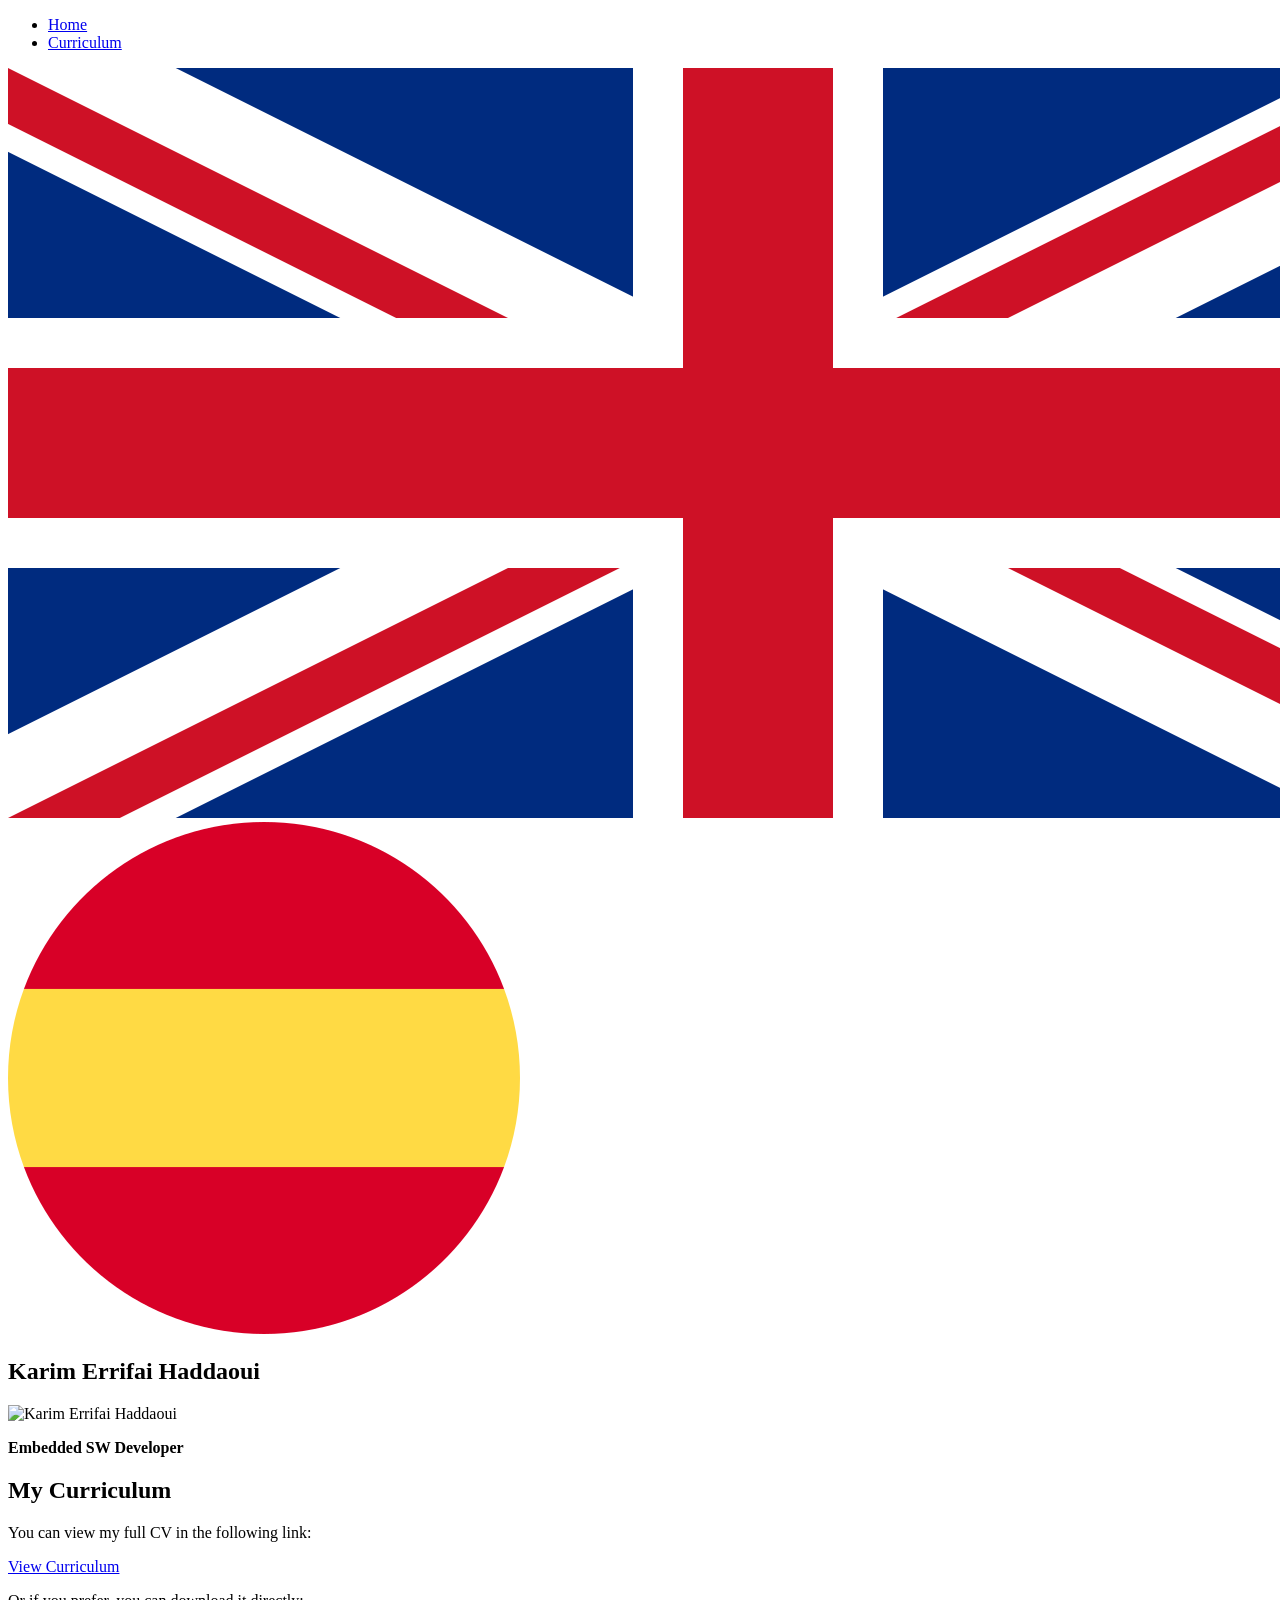
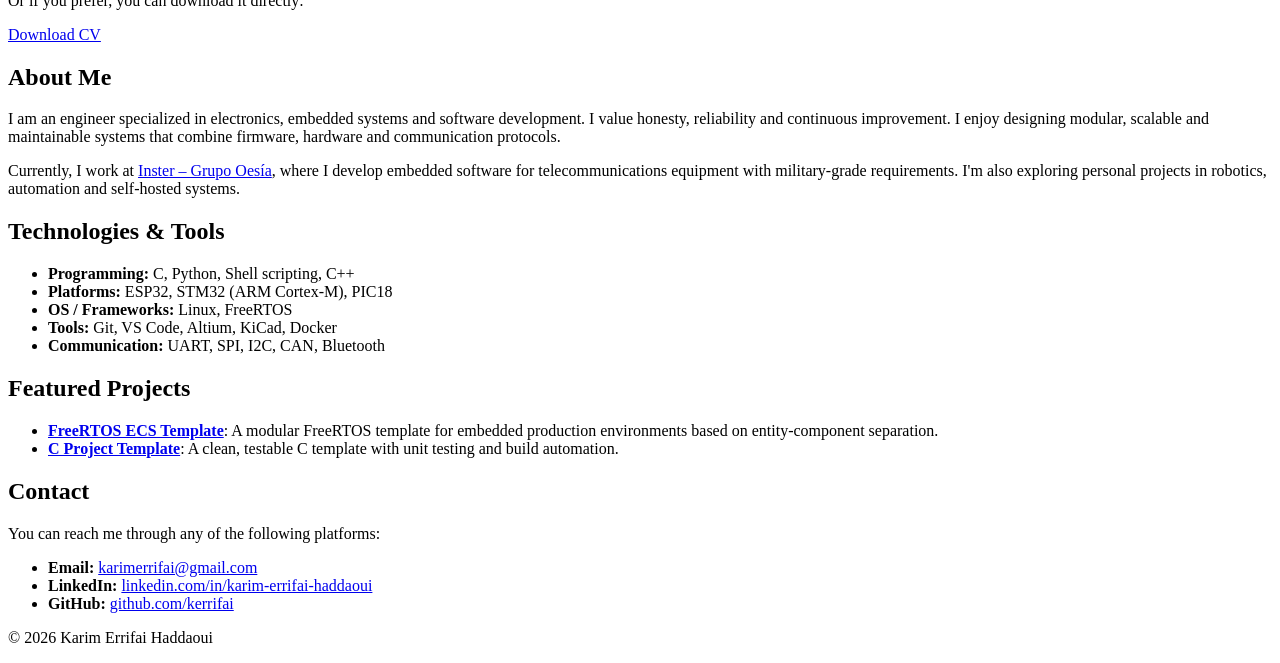
==== en/index.html @ 8fa0f7a9 "webpage updated" ====
<!DOCTYPE html>
<html lang="en">

<head>
    <!--
    @file index.html
    @brief Main webpage of Karim Errifai Haddaoui - HW/SW Engineer.
    
    This is the main page for Karim Errifai Haddaoui's personal website. It includes navigation links to the curriculum and the home page.
    
    @section header Header Section
    This section contains the navigation menu with links to the home page and the curriculum page.

    @section content Main Content
    The content includes a brief introduction, an "About Me" section, and a link to view or download the full CV.

    @section footer Footer Section
    The footer contains the copyright notice.
    -->
    
    <meta charset="UTF-8">
    <!-- Google tag (gtag.js) -->
    <script async src="https://www.googletagmanager.com/gtag/js?id=G-5DJHTQZZD8"></script>
    <script>
    // GA4 initialization
    window.dataLayer = window.dataLayer || [];
    function gtag(){ dataLayer.push(arguments); }
    gtag('js', new Date());
    gtag('config', 'G-5DJHTQZZD8');

    // ----------- CUSTOM TRACKING -----------

    // Track CV PDF downloads
    function bindCvDownloadTracking() {
        const links = Array.from(document.querySelectorAll('a[href$=".pdf"], a[download]'));
        links.forEach(a => {
        a.addEventListener('click', () => {
            const lang = location.pathname.includes('/es/') ? 'es' :
                        location.pathname.includes('/en/') ? 'en' : 'unknown';
            gtag('event', 'download_cv', {
            file_name: (a.getAttribute('href') || '').split('/').pop() || 'unknown',
            page_path: location.pathname,
            page_title: document.title,
            // detect language from the link itself:
            language: (a.getAttribute('href') || '').includes('/es/') ? 'es' :
                        (a.getAttribute('href') || '').includes('/en/') ? 'en' : 'unknown',
            transport_type: 'beacon'
            });
        }, { passive: true });
        });
    }

    // Track clicks to the CV page
    function bindViewCvTracking() {
    document.querySelectorAll('a[href*="Curriculum.html"]').forEach(a => {
        a.addEventListener('click', () => {
        const lang = a.href.includes('/es/') ? 'es' :
                    a.href.includes('/en/') ? 'en' : 'unknown';
        gtag('event', 'view_cv_page', {
            link_href: a.getAttribute('href'),
            language: lang,
            page_path: location.pathname,
            transport_type: 'beacon'
        });
        }, { passive: true });
    });
    }

    // Init tracking when DOM is ready
    function initTracking() {
        bindCvDownloadTracking();
        bindViewCvTracking();
    }

    if (document.readyState === 'loading') {
        document.addEventListener('DOMContentLoaded', initTracking);
    } else {
        initTracking();
    }
    </script>

    <meta name="viewport" content="width=device-width, initial-scale=1.0">
    <title>Karim Errifai Haddaoui - Embedded SW Developer</title>
    <link href="../styles/style.css" rel="stylesheet" type="text/css">
</head>
<body>
    <!-- Header section with navigation bar -->
    <header>
        <nav>
            <!-- Navigation menu list -->
            <ul>
                <li><a href="index.html">Home</a></li>
                <li><a href="../pages/en/Curriculum.html">Curriculum</a></li>
            </ul>
             <!-- Language Switch Button -->
             <div class="language-selector">
                <a href="index.html"><img src="../images/uk-flag.png" alt="English" class="flag"></a>
                <a href="../es/index.html"><img src="../images/spain-flag.png" alt="Español" class="flag"></a>
            </div>
        </nav>
    </header>
    
    <!-- Main content section of the page -->
    <main>
        <!-- Introduction section with name and profession -->
        <section class="intro">
            <h1>Karim Errifai Haddaoui</h1>

            <!-- Profile photo -->
            <img src="../images/profile.jpeg" alt="Karim Errifai Haddaoui" class="profile-photo">

            <p><strong>Embedded SW Developer</strong></p>
        </section>
        <div class="grid-layout">
            <!-- Curriculum section with download link and embedded PDF -->
            <section class="cv card">
                <h2>My Curriculum</h2>
                <p>You can view my full CV in the following link:</p>
                <a href="../pages/en/Curriculum.html" class="btn">View Curriculum</a>
                <p>Or if you prefer, you can download it directly:</p>
                <a href="../files/en/CV.pdf" download class="btn">Download CV</a>
            </section>

            <!-- "About Me" section -->
            <section class="about-me card">
                <h2>About Me</h2>
                <p>
                    I am an engineer specialized in electronics, embedded systems and software development. 
                    I value honesty, reliability and continuous improvement. I enjoy designing modular, scalable and maintainable systems 
                    that combine firmware, hardware and communication protocols.
                </p>
                <p>
                    Currently, I work at <a href="https://www.grupooesia.com/en/" target="_blank" rel="noopener noreferrer">Inster – Grupo Oesía</a>, where I develop embedded software for telecommunications equipment 
                    with military-grade requirements. I'm also exploring personal projects in robotics, automation and self-hosted systems.
                </p>
            </section>

            <!-- Technologies and tools section -->
            <section class="skills card">
                <h2>Technologies & Tools</h2>
                <ul>
                    <li><strong>Programming:</strong> C, Python, Shell scripting, C++</li>
                    <li><strong>Platforms:</strong> ESP32, STM32 (ARM Cortex-M), PIC18 </li>
                    <li><strong>OS / Frameworks:</strong> Linux, FreeRTOS</li>
                    <li><strong>Tools:</strong> Git, VS Code, Altium, KiCad, Docker</li>
                    <li><strong>Communication:</strong> UART, SPI, I2C, CAN, Bluetooth</li>
                </ul>
            </section>
            
            <!-- "Clean" section -->
            <section class="clean">
            </section>

            <!-- Featured Projects section -->
            <section class="projects card">
                <h2>Featured Projects</h2>
                <ul>
                    <li>
                        <strong><a href="https://github.com/angelsotob/angelsoftworks-freertos-ecs" target="_blank">FreeRTOS ECS Template</a></strong>: 
                        A modular FreeRTOS template for embedded production environments based on entity-component separation.
                    </li>
                    <li>
                        <strong><a href="https://github.com/angelsotob/C-Template" target="_blank">C Project Template</a></strong>: 
                        A clean, testable C template with unit testing and build automation.
                    </li>
                </ul>
            </section>

            <!-- Contact section -->
            <section class="contact card">
                <h2>Contact</h2>
                <p>You can reach me through any of the following platforms:</p>
                <ul>
                    <li><strong>Email:</strong> <a href="mailto:karimerrifai@gmail.com">karimerrifai@gmail.com</a></li>
                    <li><strong>LinkedIn:</strong> <a href="https://www.linkedin.com/in/karim-errifai-haddaoui/" target="_blank" rel="noopener noreferrer">linkedin.com/in/karim-errifai-haddaoui</a></li>
                    <li><strong>GitHub:</strong> <a href="https://github.com/kerrifai" target="_blank" rel="noopener noreferrer">github.com/kerrifai</a></li>
                </ul>
            </section>
        </div>
    </main>
    
    <!-- Footer section with copyright information -->
    <footer>
        <p>&copy; 2026 Karim Errifai Haddaoui</p>
    </footer>
</body>
</html>
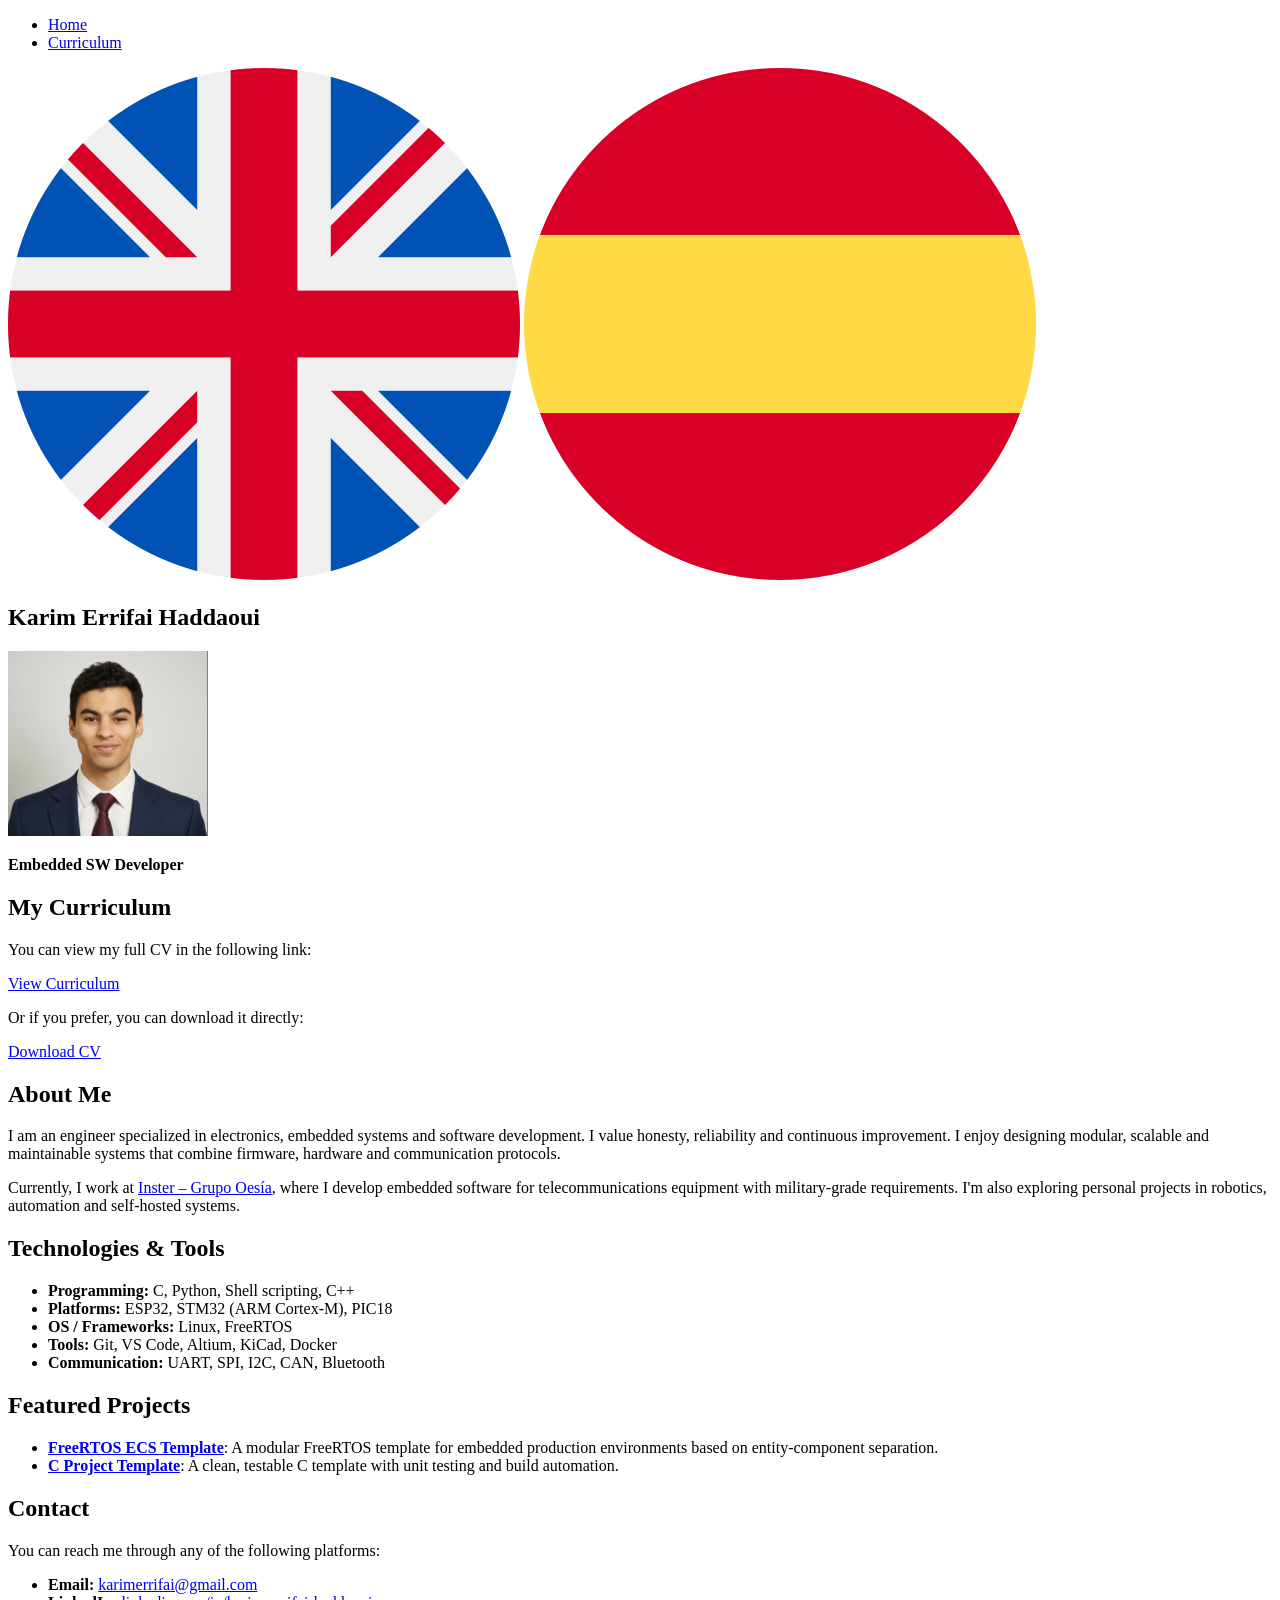
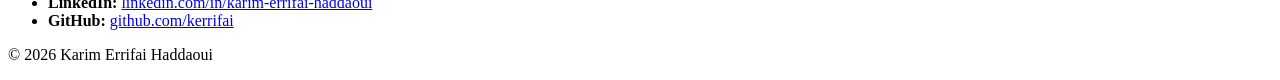
==== commit f832664a: "profile photo bug solved" ====
--- a/en/index.html
+++ b/en/index.html
@@ -107,7 +107,7 @@
             <h1>Karim Errifai Haddaoui</h1>
 
             <!-- Profile photo -->
-            <img src="../images/profile.jpeg" alt="Karim Errifai Haddaoui" class="profile-photo">
+            <img src="../images/profile.png" alt="Karim Errifai Haddaoui" class="profile-photo">
 
             <p><strong>Embedded SW Developer</strong></p>
         </section>
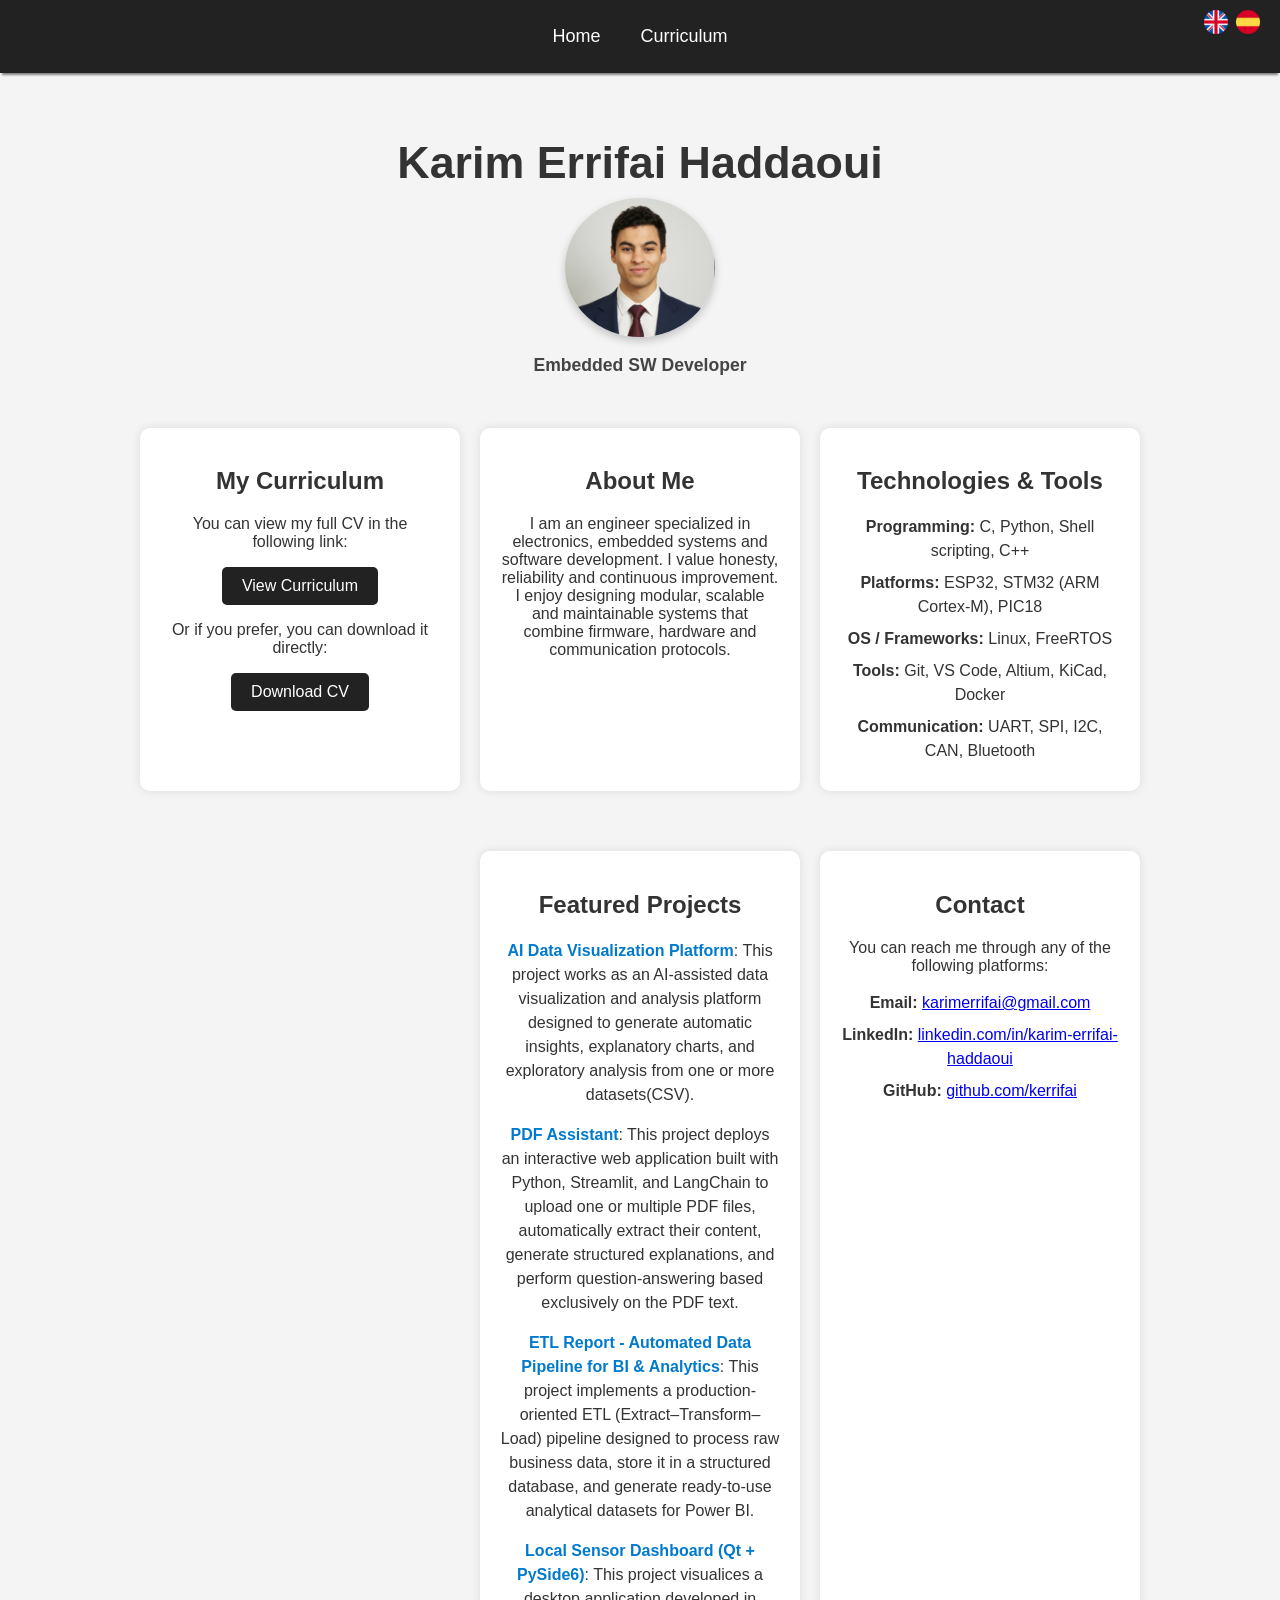
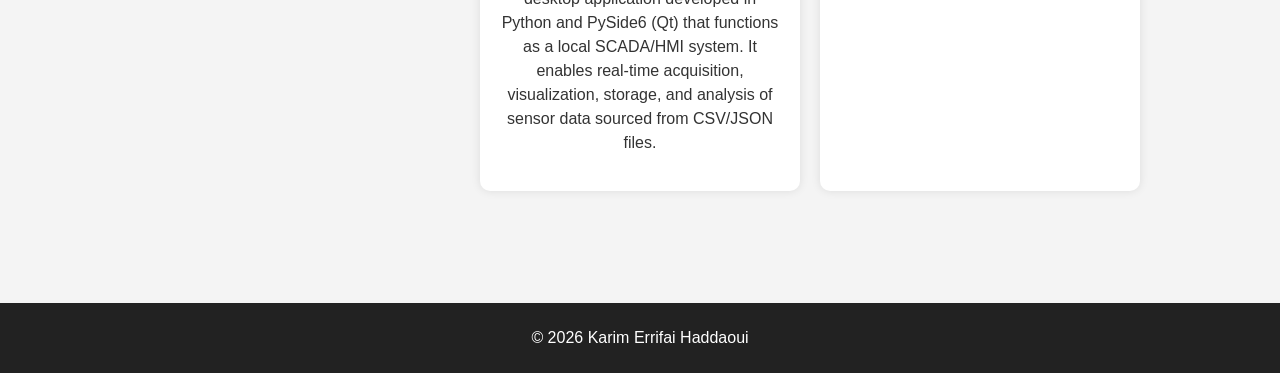
==== commit 714ab2e5: "projects updated" ====
--- a/en/index.html
+++ b/en/index.html
@@ -129,10 +129,6 @@
                     I value honesty, reliability and continuous improvement. I enjoy designing modular, scalable and maintainable systems 
                     that combine firmware, hardware and communication protocols.
                 </p>
-                <p>
-                    Currently, I work at <a href="https://www.grupooesia.com/en/" target="_blank" rel="noopener noreferrer">Inster – Grupo Oesía</a>, where I develop embedded software for telecommunications equipment 
-                    with military-grade requirements. I'm also exploring personal projects in robotics, automation and self-hosted systems.
-                </p>
             </section>
 
             <!-- Technologies and tools section -->
@@ -156,13 +152,22 @@
                 <h2>Featured Projects</h2>
                 <ul>
                     <li>
-                        <strong><a href="https://github.com/angelsotob/angelsoftworks-freertos-ecs" target="_blank">FreeRTOS ECS Template</a></strong>: 
-                        A modular FreeRTOS template for embedded production environments based on entity-component separation.
+                        <strong><a href="https://github.com/kerrifai/data_visualization" target="_blank">AI Data Visualization Platform</a></strong>: 
+                        This project works as an AI-assisted data visualization and analysis platform designed to generate automatic insights, explanatory charts, and exploratory analysis from one or more datasets(CSV).
                     </li>
                     <li>
-                        <strong><a href="https://github.com/angelsotob/C-Template" target="_blank">C Project Template</a></strong>: 
-                        A clean, testable C template with unit testing and build automation.
+                        <strong><a href="https://github.com/kerrifai/pdf-assistant" target="_blank">PDF Assistant</a></strong>: 
+                        This project deploys an interactive web application built with Python, Streamlit, and LangChain to upload one or multiple PDF files, automatically extract their content, generate structured explanations, and perform question-answering based exclusively on the PDF text.
                     </li>
+                    <li>
+                        <strong><a href="https://github.com/kerrifai/etl_report" target="_blank">ETL Report - Automated Data Pipeline for BI & Analytics</a></strong>: 
+                        This project implements a production-oriented ETL (Extract–Transform–Load) pipeline designed to process raw business data, store it in a structured database, and generate ready-to-use analytical datasets for Power BI.                    
+                    </li>
+                    <li>
+                        <strong><a href="https://github.com/kerrifai/local-sensors-dashboard" target="_blank">Local Sensor Dashboard (Qt + PySide6)</a></strong>: 
+                        This project visualices a desktop application developed in Python and PySide6 (Qt) that functions as a local SCADA/HMI system. It enables real-time acquisition, visualization, storage, and analysis of sensor data sourced from CSV/JSON files.                    
+                    </li>
+
                 </ul>
             </section>
 
--- a/styles/style.css
+++ b/styles/style.css
@@ -0,0 +1,215 @@
+/*
+@file style.css
+@brief CSS styles for Ángel Soto Boullosa's personal website.
+
+This file contains the CSS rules for styling the webpage. It includes styles for the body, header, navigation menu, sections, buttons, and footer.
+
+@section global Global Styles
+Defines basic styles for the body and page layout.
+
+@section header Header Styles
+Styles for the fixed header and navigation menu.
+
+@section content Main Content Styles
+Styles for the introduction, "About Me", and CV sections.
+
+@section buttons Button Styles
+Styles for the appearance and behavior of clickable buttons.
+
+@section footer Footer Styles
+Styles for the footer section of the page.
+*/
+
+/* Global body styles */
+body {
+  font-family: 'Arial', sans-serif; /* Sets the font for the body */
+  margin: 0; /* Removes default margin */
+  padding: 0; /* Removes default padding */
+  background-color: #f4f4f4; /* Sets a light grey background */
+  color: #333; /* Sets the text color to dark grey */
+  text-align: center; /* Centers the text on the page */
+}
+
+/* Header section styles */
+header {
+  background: #222; /* Dark background for the header */
+  color: white; /* White text color */
+  padding: 10px 0; /* Adds padding above and below the header */
+  position: fixed; /* Fixes the header to the top of the page */
+  width: 100%; /* Makes the header span the full width of the page */
+  top: 0; /* Positions the header at the top */
+  left: 0; /* Aligns the header to the left */
+  box-shadow: 0px 4px 2px -2px gray; /* Adds a shadow under the header */
+}
+
+/* Language selector container */
+.language-selector {
+  position: absolute;
+  top: 10px;
+  right: 20px;
+  display: flex;
+  align-items: center;
+  gap: 8px;
+}
+
+/* Flag size on larger screens */
+.language-selector .flag {
+  width: 24px;
+  height: auto;
+  cursor: pointer;
+  transition: transform 0.2s ease-in-out;
+}
+
+/* Hover effect */
+.language-selector .flag:hover {
+  transform: scale(1.1);
+}
+
+/* Adjustments for mobile screens */
+@media (max-width: 768px) {
+  .language-selector {
+      top: 5px;
+      right: 10px;
+      gap: 5px;
+  }
+
+  .language-selector .flag {
+      width: 18px;  /* Smaller flag size */
+  }
+}
+
+/* Navigation bar styles */
+nav ul {
+  list-style: none; /* Removes bullet points from the list */
+  padding: 0; /* Removes default padding */
+  display: flex; /* Displays the list items as flexbox items */
+  justify-content: center; /* Centers the items horizontally */
+  gap: 20px; /* Adds spacing between the items */
+}
+
+nav ul li {
+  display: inline; /* Ensures that list items are displayed inline */
+}
+
+nav ul li a {
+  color: white; /* Sets the link text color to white */
+  text-decoration: none; /* Removes underline from links */
+  font-size: 18px; /* Sets the font size for the links */
+  padding: 10px; /* Adds padding inside the link */
+  transition: 0.3s; /* Adds a smooth transition effect */
+}
+
+nav ul li a:hover {
+  color: #f4a261; /* Changes the link color on hover */
+}
+
+/* Main content padding adjustment */
+main {
+  padding: 100px 20px 40px; /* Adds padding to the main content */
+}
+
+.intro {
+  max-width: 600px;
+  margin: 0 auto 2rem;
+}
+
+.intro h1 {
+  font-size: 2.8em;
+  margin-bottom: 0.5rem;
+}
+
+.intro p {
+  font-size: 1.1em;
+  color: #444;
+}
+
+.grid-layout {
+    display: grid;
+    grid-template-columns: repeat(auto-fit, minmax(280px, 1fr));
+    gap: 20px;
+    max-width: 1000px;
+    margin: 2rem auto;
+    padding: 0 1rem;
+}
+
+/* Styles for the About Me and CV sections */
+.card {
+  background: white; /* Sets the background to white */
+  padding: 20px; /* Adds padding inside the section */
+  margin: 20px auto; /* Adds margin around the section */
+  max-width: 600px; /* Sets a maximum width for the section */
+  border-radius: 10px; /* Rounds the corners of the section */
+  box-shadow: 0px 0px 10px rgba(0, 0, 0, 0.1); /* Adds a subtle shadow */
+  transition: transform 0.2s ease-in-out;
+}
+
+.card:hover {
+  transform: translateY(-5px);
+}
+
+.skills ul,
+.contact ul {
+  list-style: none;
+  padding-left: 0;
+  margin: 0;
+}
+
+.skills li,
+.contact li {
+  margin-bottom: 0.5rem;
+  font-size: 1rem;
+  line-height: 1.5;
+}
+
+.projects ul {
+    list-style: none;
+    padding-left: 0;
+    margin: 0;
+}
+
+.projects li {
+    margin-bottom: 1rem;
+    font-size: 1rem;
+    line-height: 1.5;
+}
+
+.projects li a {
+    color: #007acc;
+    text-decoration: none;
+    font-weight: bold;
+}
+
+.projects li a:hover {
+    text-decoration: underline;
+}
+
+.profile-photo {
+    width: 150px; /* Adjust in size */
+    border-radius: 50%; /* Make it circular */
+    display: block;
+    margin: 10px auto; /* Centers image */
+    box-shadow: 0 4px 8px rgba(0,0,0,0.2); /* Light shade */
+}
+
+/* Button styles */
+.btn {
+  display: inline-block; /* Displays the button as an inline block */
+  padding: 10px 20px; /* Adds padding inside the button */
+  background: #222; /* Dark background color */
+  color: white; /* White text color */
+  text-decoration: none; /* Removes underline */
+  border-radius: 5px; /* Rounds the corners of the button */
+  transition: 0.3s; /* Adds a smooth transition effect */
+}
+
+.btn:hover {
+  background: #007acc; /* Changes the background color on hover */
+}
+
+/* Footer styles */
+footer {
+  margin-top: 20px; /* Adds space above the footer */
+  padding: 10px; /* Adds padding inside the footer */
+  background: #222; /* Dark background color */
+  color: white; /* White text color */
+}
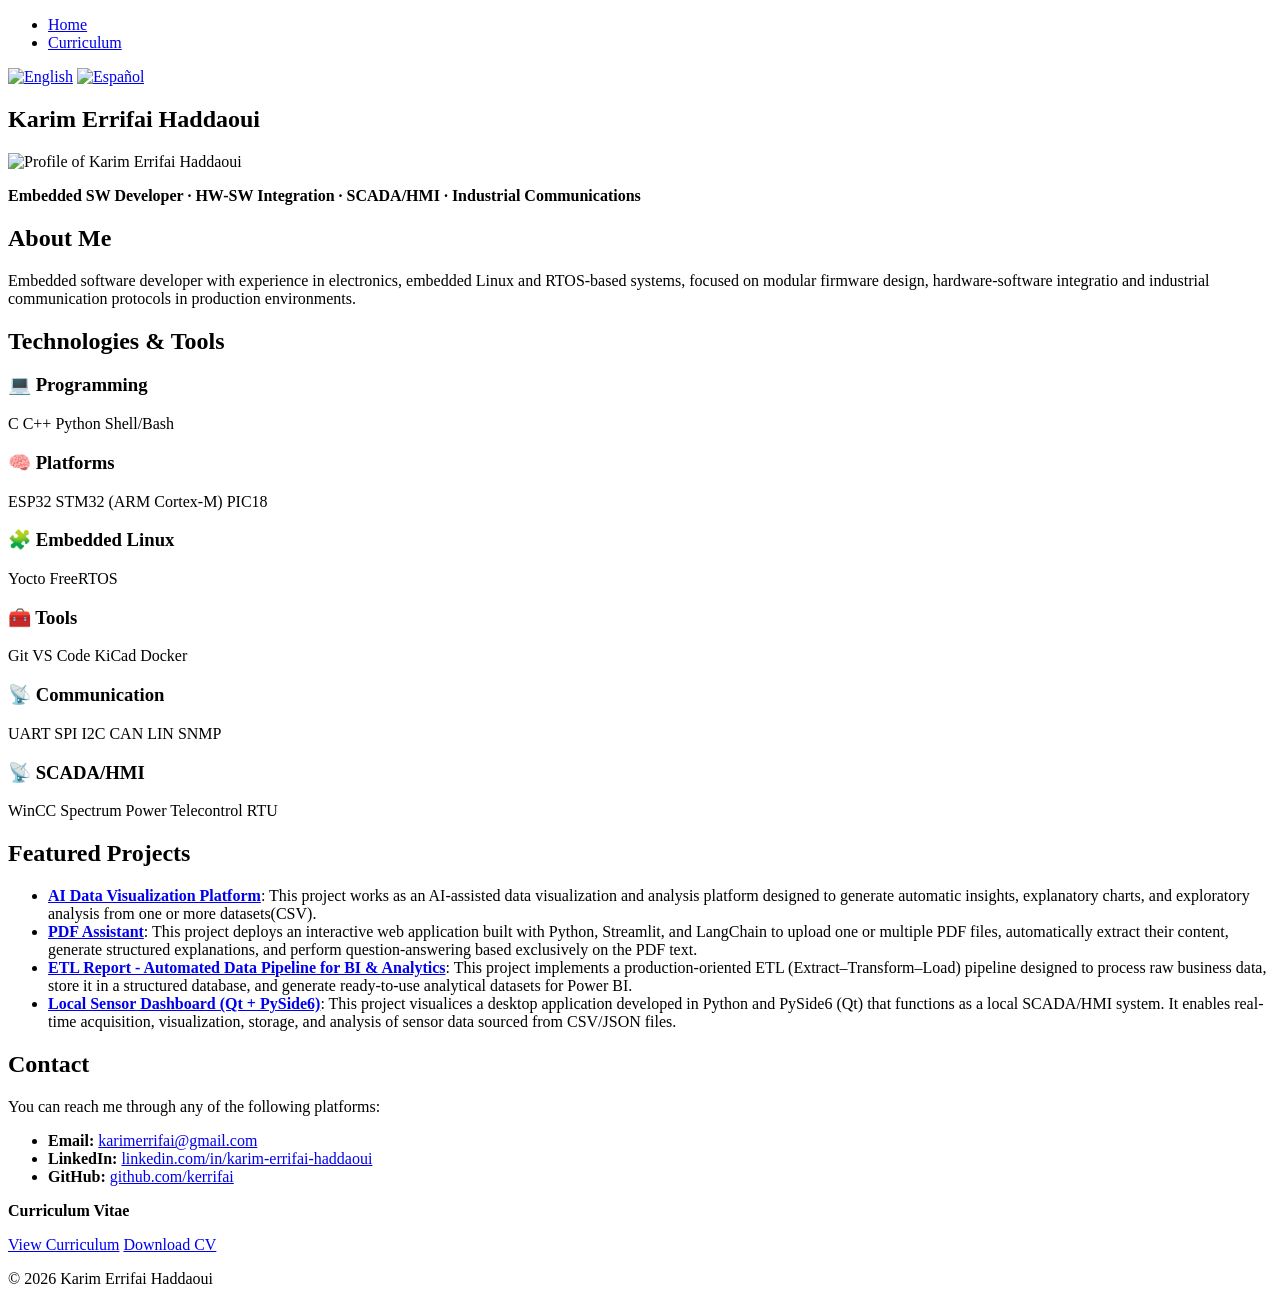
==== commit f88a9676: "spanish home page" ====
--- a/en/index.html
+++ b/en/index.html
@@ -80,8 +80,8 @@
     </script>
 
     <meta name="viewport" content="width=device-width, initial-scale=1.0">
-    <title>Karim Errifai Haddaoui - Embedded SW Developer</title>
-    <link href="../styles/style.css" rel="stylesheet" type="text/css">
+    <title>Karim Errifai Haddaoui - Embedded Software Developer </title>
+    <link href="styles/style.css" rel="stylesheet" type="text/css">
 </head>
 <body>
     <!-- Header section with navigation bar -->
@@ -89,13 +89,13 @@
         <nav>
             <!-- Navigation menu list -->
             <ul>
-                <li><a href="index.html">Home</a></li>
-                <li><a href="../pages/en/Curriculum.html">Curriculum</a></li>
+                <li><a href="en/index.html">Home</a></li>
+                <li><a href="pages/en/Curriculum.html">Curriculum</a></li>
             </ul>
              <!-- Language Switch Button -->
              <div class="language-selector">
-                <a href="index.html"><img src="../images/uk-flag.png" alt="English" class="flag"></a>
-                <a href="../es/index.html"><img src="../images/spain-flag.png" alt="Español" class="flag"></a>
+                <a href="en/index.html"><img src="images/uk-flag.png" alt="English" class="flag"></a>
+                <a href="es/index.html"><img src="images/spain-flag.png" alt="Español" class="flag"></a>
             </div>
         </nav>
     </header>
@@ -107,41 +107,90 @@
             <h1>Karim Errifai Haddaoui</h1>
 
             <!-- Profile photo -->
-            <img src="../images/profile.png" alt="Karim Errifai Haddaoui" class="profile-photo">
-
-            <p><strong>Embedded SW Developer</strong></p>
-        </section>
-        <div class="grid-layout">
-            <!-- Curriculum section with download link and embedded PDF -->
-            <section class="cv card">
-                <h2>My Curriculum</h2>
-                <p>You can view my full CV in the following link:</p>
-                <a href="../pages/en/Curriculum.html" class="btn">View Curriculum</a>
-                <p>Or if you prefer, you can download it directly:</p>
-                <a href="../files/en/CV.pdf" download class="btn">Download CV</a>
-            </section>
+            <img src="images/profile.png" alt="Profile of Karim Errifai Haddaoui" class="profile-photo">
+
+            <p><strong>Embedded SW Developer · HW-SW Integration · SCADA/HMI · Industrial Communications </strong></p>
 
             <!-- "About Me" section -->
             <section class="about-me card">
                 <h2>About Me</h2>
                 <p>
-                    I am an engineer specialized in electronics, embedded systems and software development. 
-                    I value honesty, reliability and continuous improvement. I enjoy designing modular, scalable and maintainable systems 
-                    that combine firmware, hardware and communication protocols.
+                Embedded software developer with experience in electronics, embedded Linux and RTOS-based systems, focused on modular firmware design, hardware-software integratio and industrial communication protocols in production environments.
                 </p>
             </section>
 
-            <!-- Technologies and tools section -->
+        </section>
+        <div class="grid-layout">
+            <!-- Curriculum section with download link and embedded PDF -->
+
             <section class="skills card">
-                <h2>Technologies & Tools</h2>
-                <ul>
-                    <li><strong>Programming:</strong> C, Python, Shell scripting, C++</li>
-                    <li><strong>Platforms:</strong> ESP32, STM32 (ARM Cortex-M), PIC18 </li>
-                    <li><strong>OS / Frameworks:</strong> Linux, FreeRTOS</li>
-                    <li><strong>Tools:</strong> Git, VS Code, Altium, KiCad, Docker</li>
-                    <li><strong>Communication:</strong> UART, SPI, I2C, CAN, Bluetooth</li>
-                </ul>
-            </section>
+                <div class="skills-head">
+                    <h2>Technologies & Tools</h2>
+                    <p class="skills-sub"></p>
+                </div>
+
+                <div class="skills-grid">
+                    <div class="skill-block">
+                        <h3>💻 Programming</h3>
+                        <div class="skill-tags">
+                            <span class="tag">C</span>
+                            <span class="tag">C++</span>
+                            <span class="tag">Python</span>
+                            <span class="tag">Shell/Bash</span>
+                        </div>
+                    </div>
+
+                    <div class="skill-block">
+                        <h3>🧠 Platforms</h3>
+                        <div class="skill-tags">
+                            <span class="tag">ESP32</span>
+                            <span class="tag">STM32 (ARM Cortex-M)</span>
+                            <span class="tag">PIC18</span>
+                        </div>
+                    </div>
+
+                    <div class="skill-block">
+                        <h3>🧩 Embedded Linux</h3>
+                        <div class="skill-tags">
+                            <span class="tag"> Yocto </span>
+                            <span class="tag">FreeRTOS</span>
+                        </div>
+                    </div>
+
+                    <div class="skill-block">
+                        <h3>🧰 Tools</h3>
+                        <div class="skill-tags">
+                            <span class="tag">Git</span>
+                            <span class="tag">VS Code</span>
+                            <span class="tag">KiCad</span>
+                            <span class="tag">Docker</span>
+                        </div>
+                    </div>
+
+                    <div class="skill-block">
+                        <h3>📡 Communication</h3>
+                        <div class="skill-tags">
+                            <span class="tag">UART</span>
+                            <span class="tag">SPI</span>
+                            <span class="tag">I2C</span>
+                            <span class="tag">CAN</span>
+                            <span class="tag">LIN</span>
+                            <span class="tag">SNMP</span>
+                        </div>
+                    </div>
+
+                    <div class="skill-block">
+                        <h3>📡 SCADA/HMI</h3>
+                        <div class="skill-tags">
+                            <span class="tag">WinCC</span>
+                            <span class="tag">Spectrum Power</span>
+                            <span class="tag">Telecontrol </span>
+                            <span class="tag">RTU </span>
+                        </div>
+                    </div>
+                </div>
+            </section>
+
             
             <!-- "Clean" section -->
             <section class="clean">
@@ -167,20 +216,33 @@
                         <strong><a href="https://github.com/kerrifai/local-sensors-dashboard" target="_blank">Local Sensor Dashboard (Qt + PySide6)</a></strong>: 
                         This project visualices a desktop application developed in Python and PySide6 (Qt) that functions as a local SCADA/HMI system. It enables real-time acquisition, visualization, storage, and analysis of sensor data sourced from CSV/JSON files.                    
                     </li>
-
                 </ul>
             </section>
-
-            <!-- Contact section -->
             <section class="contact card">
                 <h2>Contact</h2>
-                <p>You can reach me through any of the following platforms:</p>
-                <ul>
-                    <li><strong>Email:</strong> <a href="mailto:karimerrifai@gmail.com">karimerrifai@gmail.com</a></li>
-                    <li><strong>LinkedIn:</strong> <a href="https://www.linkedin.com/in/karim-errifai-haddaoui/" target="_blank" rel="noopener noreferrer">linkedin.com/in/karim-errifai-haddaoui</a></li>
-                    <li><strong>GitHub:</strong> <a href="https://github.com/kerrifai" target="_blank" rel="noopener noreferrer">github.com/kerrifai</a></li>
-                </ul>
-            </section>
+
+                <div class="contact-grid">
+                    <!-- LEFT: Contact -->
+                    <div class="contact-col">
+                        <p>You can reach me through any of the following platforms:</p>
+
+                    <ul>
+                        <li><strong>Email:</strong> <a href="mailto:karimerrifai@gmail.com">karimerrifai@gmail.com</a></li>
+                        <li><strong>LinkedIn:</strong> <a href="https://www.linkedin.com/in/karim-errifai-haddaoui/" target="_blank">linkedin.com/in/karim-errifai-haddaoui</a></li>
+                        <li><strong>GitHub:</strong> <a href="https://github.com/kerrifai" target="_blank">github.com/kerrifai</a></li>
+                    </ul>
+                    </div>
+
+                <!-- RIGHT: Curriculum -->
+                    <div class="cv-col">
+                        <p><strong>Curriculum Vitae</strong></p>
+                        <div class="cv-actions">
+                            <a href="pages/en/Curriculum.html" class="btn">View Curriculum</a>
+                            <a href="files/en/CV.pdf" download class="btn">Download CV</a>
+                        </div>
+                    </div>
+                </div>
+        </section>
         </div>
     </main>
     
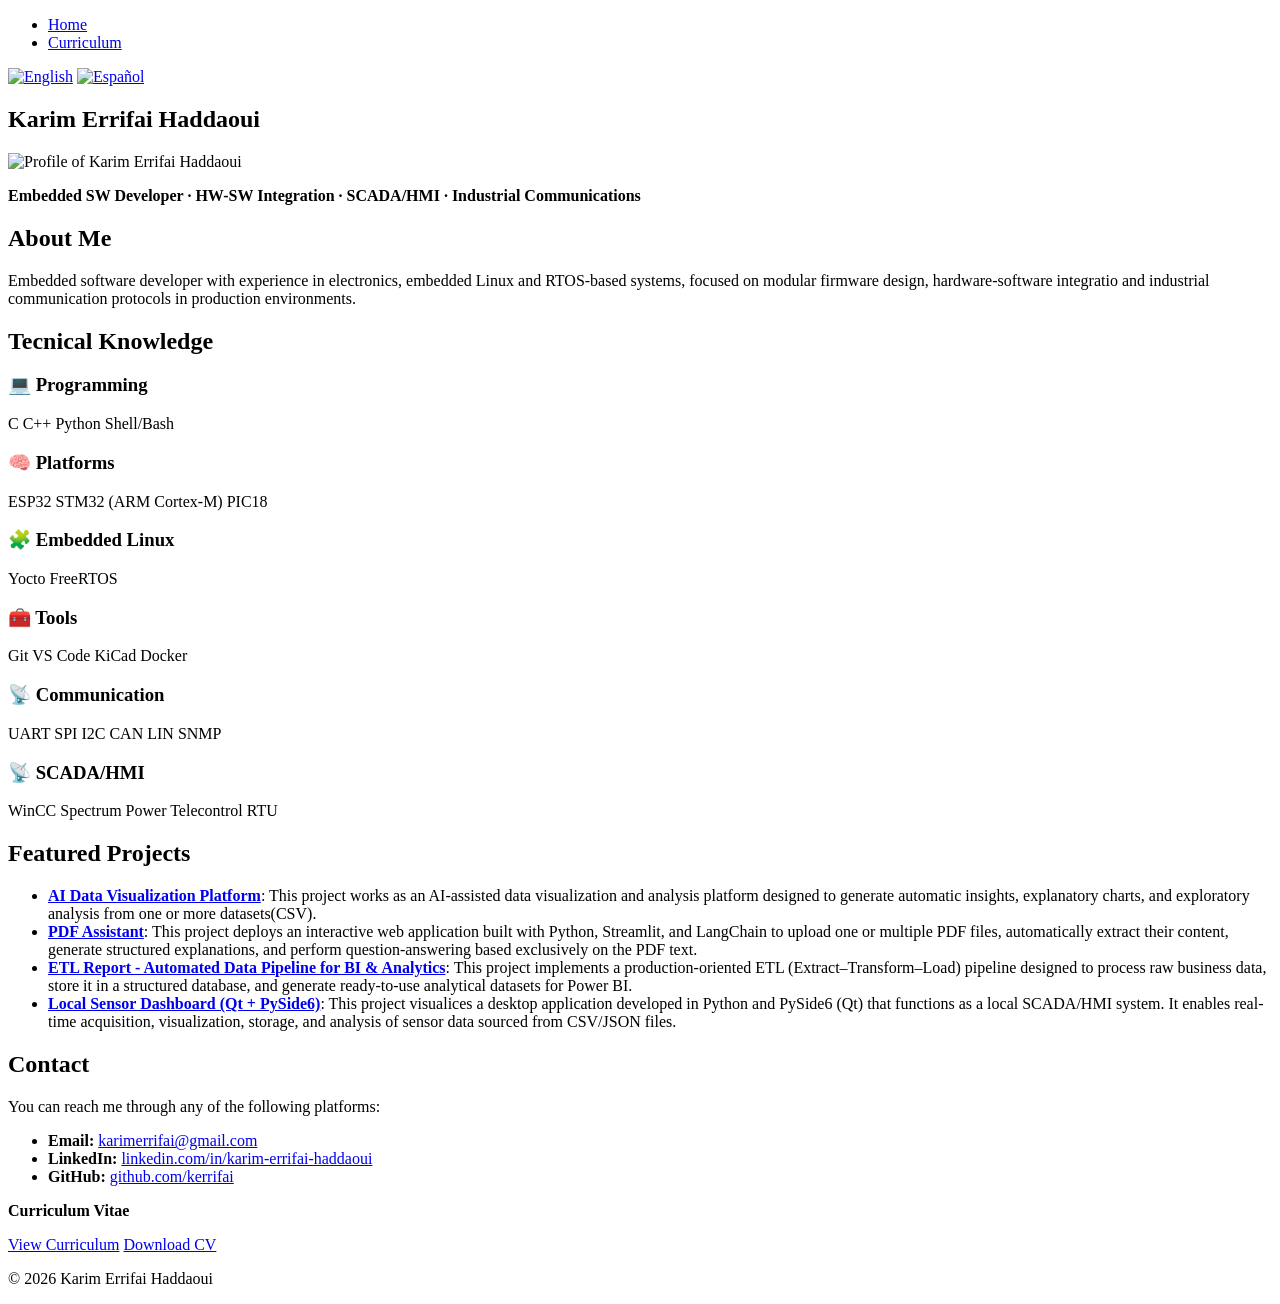
==== commit 25e90442: "spanish home page" ====
--- a/en/index.html
+++ b/en/index.html
@@ -125,7 +125,7 @@
 
             <section class="skills card">
                 <div class="skills-head">
-                    <h2>Technologies & Tools</h2>
+                    <h2>Tecnical Knowledge</h2>
                     <p class="skills-sub"></p>
                 </div>
 
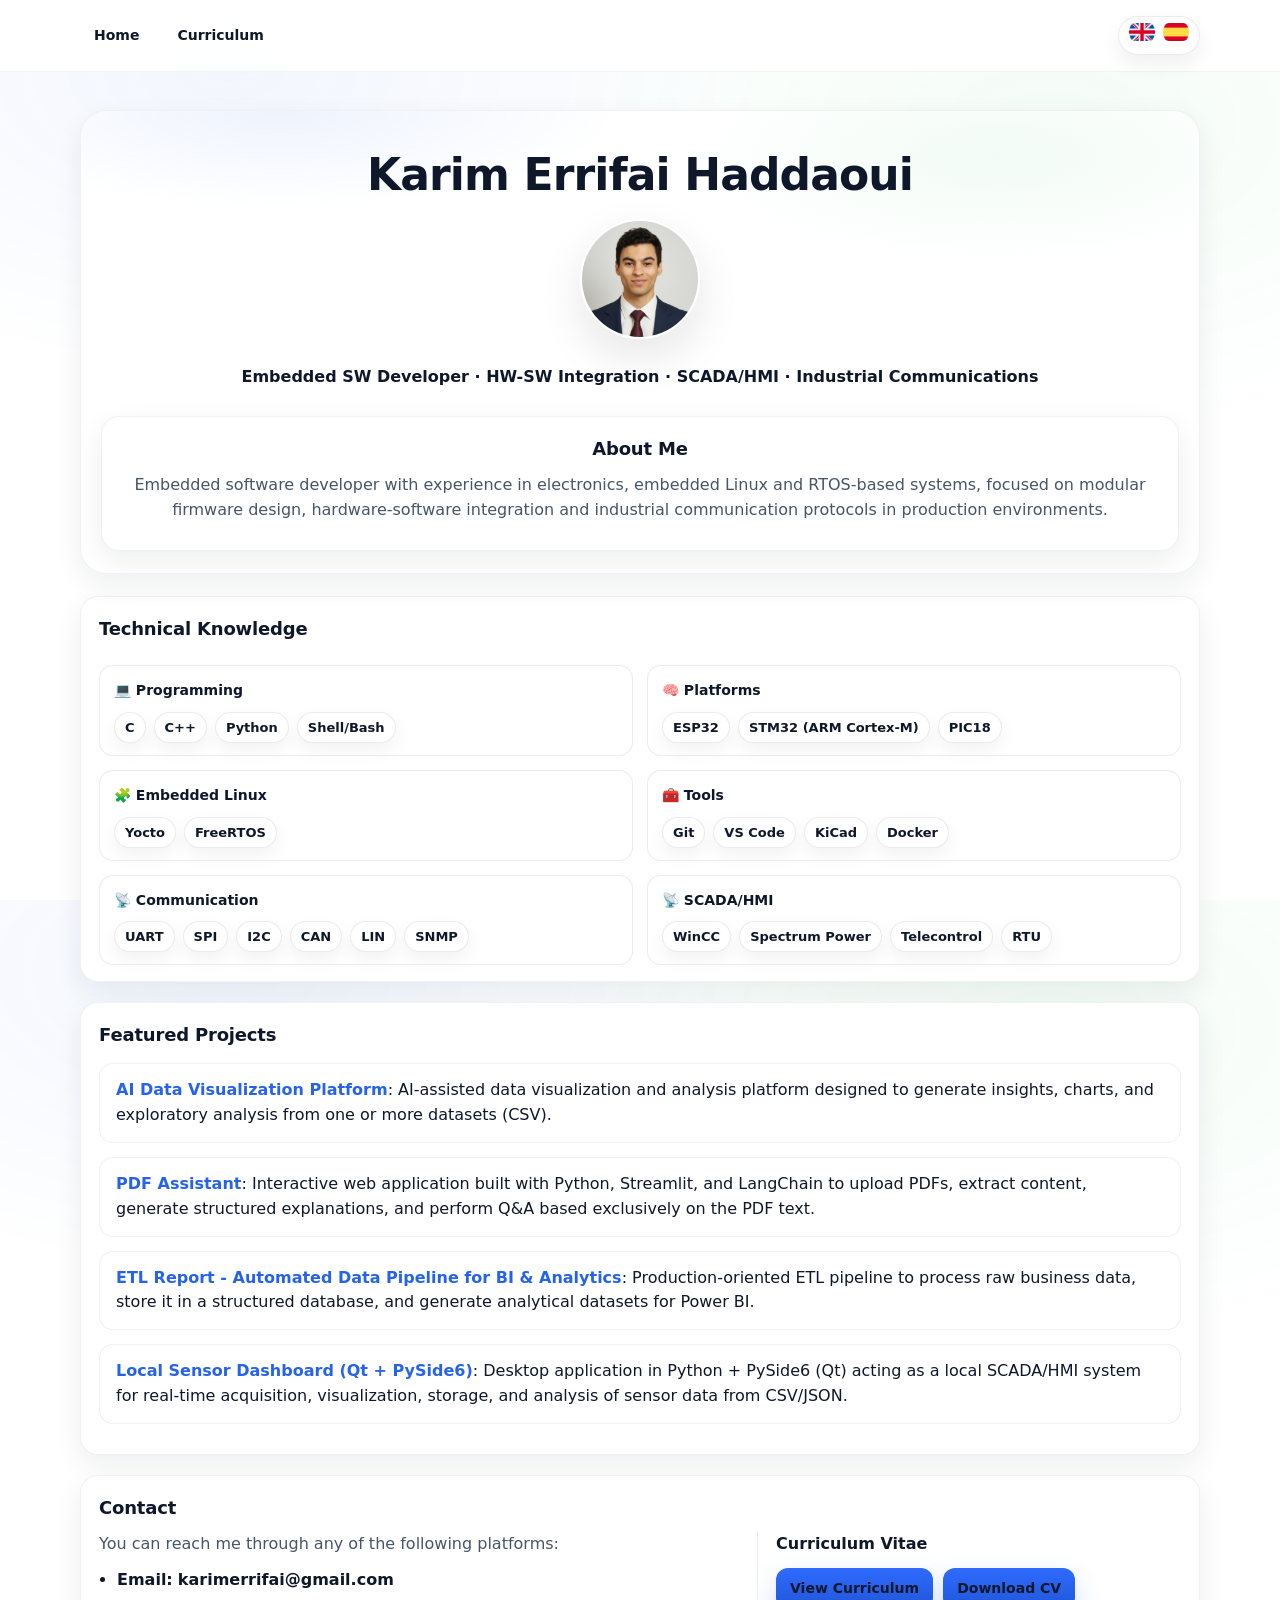
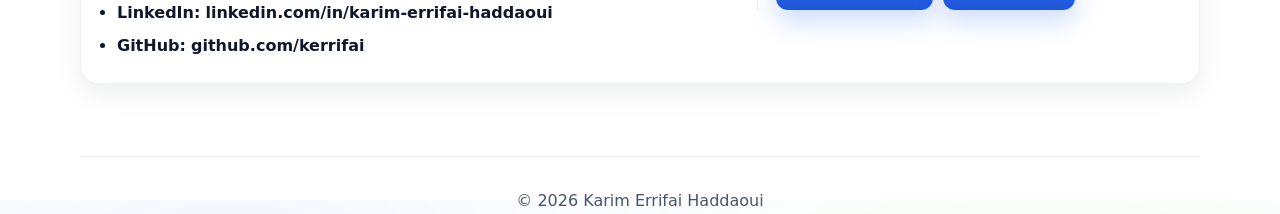
==== commit 5da82dc7: "spanish & english home page" ====
--- a/en/index.html
+++ b/en/index.html
@@ -1,27 +1,11 @@
 <!DOCTYPE html>
 <html lang="en">
-
 <head>
-    <!--
-    @file index.html
-    @brief Main webpage of Karim Errifai Haddaoui - HW/SW Engineer.
-    
-    This is the main page for Karim Errifai Haddaoui's personal website. It includes navigation links to the curriculum and the home page.
-    
-    @section header Header Section
-    This section contains the navigation menu with links to the home page and the curriculum page.
-
-    @section content Main Content
-    The content includes a brief introduction, an "About Me" section, and a link to view or download the full CV.
-
-    @section footer Footer Section
-    The footer contains the copyright notice.
-    -->
-    
-    <meta charset="UTF-8">
-    <!-- Google tag (gtag.js) -->
-    <script async src="https://www.googletagmanager.com/gtag/js?id=G-5DJHTQZZD8"></script>
-    <script>
+  <meta charset="UTF-8">
+
+  <!-- Google tag (gtag.js) -->
+  <script async src="https://www.googletagmanager.com/gtag/js?id=G-5DJHTQZZD8"></script>
+  <script>
     // GA4 initialization
     window.dataLayer = window.dataLayer || [];
     function gtag(){ dataLayer.push(arguments); }
@@ -32,224 +16,213 @@
 
     // Track CV PDF downloads
     function bindCvDownloadTracking() {
-        const links = Array.from(document.querySelectorAll('a[href$=".pdf"], a[download]'));
-        links.forEach(a => {
+      const links = Array.from(document.querySelectorAll('a[href$=".pdf"], a[download]'));
+      links.forEach(a => {
         a.addEventListener('click', () => {
-            const lang = location.pathname.includes('/es/') ? 'es' :
-                        location.pathname.includes('/en/') ? 'en' : 'unknown';
-            gtag('event', 'download_cv', {
+          gtag('event', 'download_cv', {
             file_name: (a.getAttribute('href') || '').split('/').pop() || 'unknown',
             page_path: location.pathname,
             page_title: document.title,
-            // detect language from the link itself:
             language: (a.getAttribute('href') || '').includes('/es/') ? 'es' :
-                        (a.getAttribute('href') || '').includes('/en/') ? 'en' : 'unknown',
+                      (a.getAttribute('href') || '').includes('/en/') ? 'en' : 'unknown',
             transport_type: 'beacon'
-            });
+          });
         }, { passive: true });
-        });
+      });
     }
 
     // Track clicks to the CV page
     function bindViewCvTracking() {
-    document.querySelectorAll('a[href*="Curriculum.html"]').forEach(a => {
+      document.querySelectorAll('a[href*="Curriculum.html"]').forEach(a => {
         a.addEventListener('click', () => {
-        const lang = a.href.includes('/es/') ? 'es' :
-                    a.href.includes('/en/') ? 'en' : 'unknown';
-        gtag('event', 'view_cv_page', {
+          const lang = a.href.includes('/es/') ? 'es' :
+                       a.href.includes('/en/') ? 'en' : 'unknown';
+          gtag('event', 'view_cv_page', {
             link_href: a.getAttribute('href'),
             language: lang,
             page_path: location.pathname,
             transport_type: 'beacon'
-        });
+          });
         }, { passive: true });
-    });
-    }
-
-    // Init tracking when DOM is ready
+      });
+    }
+
     function initTracking() {
-        bindCvDownloadTracking();
-        bindViewCvTracking();
+      bindCvDownloadTracking();
+      bindViewCvTracking();
     }
 
     if (document.readyState === 'loading') {
-        document.addEventListener('DOMContentLoaded', initTracking);
+      document.addEventListener('DOMContentLoaded', initTracking);
     } else {
-        initTracking();
-    }
-    </script>
-
-    <meta name="viewport" content="width=device-width, initial-scale=1.0">
-    <title>Karim Errifai Haddaoui - Embedded Software Developer </title>
-    <link href="styles/style.css" rel="stylesheet" type="text/css">
+      initTracking();
+    }
+  </script>
+
+  <meta name="viewport" content="width=device-width, initial-scale=1.0">
+  <title>Karim Errifai Haddaoui - Embedded Software Developer</title>
+
+  <!-- IMPORTANT: absolute path so it works under /en/ -->
+  <link href="/styles/style.css" rel="stylesheet" type="text/css">
 </head>
+
 <body>
-    <!-- Header section with navigation bar -->
-    <header>
-        <nav>
-            <!-- Navigation menu list -->
+  <header>
+    <nav>
+      <ul>
+        <!-- IMPORTANT: absolute path -->
+        <li><a href="/en/">Home</a></li>
+        <li><a href="/pages/en/Curriculum.html">Curriculum</a></li>
+      </ul>
+
+      <div class="language-selector">
+        <!-- IMPORTANT: absolute paths -->
+        <a href="/en/"><img src="/images/uk-flag.png" alt="English" class="flag"></a>
+        <a href="/es/"><img src="/images/spain-flag.png" alt="Español" class="flag"></a>
+      </div>
+    </nav>
+  </header>
+
+  <main>
+    <section class="intro">
+      <h1>Karim Errifai Haddaoui</h1>
+
+      <!-- IMPORTANT: absolute path -->
+      <img src="/images/profile.png" alt="Profile of Karim Errifai Haddaoui" class="profile-photo">
+
+      <p><strong>Embedded SW Developer · HW-SW Integration · SCADA/HMI · Industrial Communications</strong></p>
+
+      <section class="about-me card">
+        <h2>About Me</h2>
+        <p>
+          Embedded software developer with experience in electronics, embedded Linux and RTOS-based systems,
+          focused on modular firmware design, hardware-software integration and industrial communication protocols
+          in production environments.
+        </p>
+      </section>
+    </section>
+
+    <div class="grid-layout">
+      <section class="skills card">
+        <div class="skills-head">
+          <h2>Technical Knowledge</h2>
+          <p class="skills-sub"></p>
+        </div>
+
+        <div class="skills-grid">
+          <div class="skill-block">
+            <h3>💻 Programming</h3>
+            <div class="skill-tags">
+              <span class="tag">C</span>
+              <span class="tag">C++</span>
+              <span class="tag">Python</span>
+              <span class="tag">Shell/Bash</span>
+            </div>
+          </div>
+
+          <div class="skill-block">
+            <h3>🧠 Platforms</h3>
+            <div class="skill-tags">
+              <span class="tag">ESP32</span>
+              <span class="tag">STM32 (ARM Cortex-M)</span>
+              <span class="tag">PIC18</span>
+            </div>
+          </div>
+
+          <div class="skill-block">
+            <h3>🧩 Embedded Linux</h3>
+            <div class="skill-tags">
+              <span class="tag">Yocto</span>
+              <span class="tag">FreeRTOS</span>
+            </div>
+          </div>
+
+          <div class="skill-block">
+            <h3>🧰 Tools</h3>
+            <div class="skill-tags">
+              <span class="tag">Git</span>
+              <span class="tag">VS Code</span>
+              <span class="tag">KiCad</span>
+              <span class="tag">Docker</span>
+            </div>
+          </div>
+
+          <div class="skill-block">
+            <h3>📡 Communication</h3>
+            <div class="skill-tags">
+              <span class="tag">UART</span>
+              <span class="tag">SPI</span>
+              <span class="tag">I2C</span>
+              <span class="tag">CAN</span>
+              <span class="tag">LIN</span>
+              <span class="tag">SNMP</span>
+            </div>
+          </div>
+
+          <div class="skill-block">
+            <h3>📡 SCADA/HMI</h3>
+            <div class="skill-tags">
+              <span class="tag">WinCC</span>
+              <span class="tag">Spectrum Power</span>
+              <span class="tag">Telecontrol</span>
+              <span class="tag">RTU</span>
+            </div>
+          </div>
+        </div>
+      </section>
+
+      <section class="clean"></section>
+
+      <section class="projects card">
+        <h2>Featured Projects</h2>
+        <ul>
+          <li>
+            <strong><a href="https://github.com/kerrifai/data_visualization" target="_blank" rel="noopener">AI Data Visualization Platform</a></strong>:
+            AI-assisted data visualization and analysis platform designed to generate insights, charts, and exploratory analysis from one or more datasets (CSV).
+          </li>
+          <li>
+            <strong><a href="https://github.com/kerrifai/pdf-assistant" target="_blank" rel="noopener">PDF Assistant</a></strong>:
+            Interactive web application built with Python, Streamlit, and LangChain to upload PDFs, extract content, generate structured explanations, and perform Q&A based exclusively on the PDF text.
+          </li>
+          <li>
+            <strong><a href="https://github.com/kerrifai/etl_report" target="_blank" rel="noopener">ETL Report - Automated Data Pipeline for BI & Analytics</a></strong>:
+            Production-oriented ETL pipeline to process raw business data, store it in a structured database, and generate analytical datasets for Power BI.
+          </li>
+          <li>
+            <strong><a href="https://github.com/kerrifai/local-sensors-dashboard" target="_blank" rel="noopener">Local Sensor Dashboard (Qt + PySide6)</a></strong>:
+            Desktop application in Python + PySide6 (Qt) acting as a local SCADA/HMI system for real-time acquisition, visualization, storage, and analysis of sensor data from CSV/JSON.
+          </li>
+        </ul>
+      </section>
+
+      <section class="contact card">
+        <h2>Contact</h2>
+
+        <div class="contact-grid">
+          <div class="contact-col">
+            <p>You can reach me through any of the following platforms:</p>
             <ul>
-                <li><a href="en/index.html">Home</a></li>
-                <li><a href="pages/en/Curriculum.html">Curriculum</a></li>
+              <li><strong>Email:</strong> <a href="mailto:karimerrifai@gmail.com">karimerrifai@gmail.com</a></li>
+              <li><strong>LinkedIn:</strong> <a href="https://www.linkedin.com/in/karim-errifai-haddaoui/" target="_blank" rel="noopener">linkedin.com/in/karim-errifai-haddaoui</a></li>
+              <li><strong>GitHub:</strong> <a href="https://github.com/kerrifai" target="_blank" rel="noopener">github.com/kerrifai</a></li>
             </ul>
-             <!-- Language Switch Button -->
-             <div class="language-selector">
-                <a href="en/index.html"><img src="images/uk-flag.png" alt="English" class="flag"></a>
-                <a href="es/index.html"><img src="images/spain-flag.png" alt="Español" class="flag"></a>
-            </div>
-        </nav>
-    </header>
-    
-    <!-- Main content section of the page -->
-    <main>
-        <!-- Introduction section with name and profession -->
-        <section class="intro">
-            <h1>Karim Errifai Haddaoui</h1>
-
-            <!-- Profile photo -->
-            <img src="images/profile.png" alt="Profile of Karim Errifai Haddaoui" class="profile-photo">
-
-            <p><strong>Embedded SW Developer · HW-SW Integration · SCADA/HMI · Industrial Communications </strong></p>
-
-            <!-- "About Me" section -->
-            <section class="about-me card">
-                <h2>About Me</h2>
-                <p>
-                Embedded software developer with experience in electronics, embedded Linux and RTOS-based systems, focused on modular firmware design, hardware-software integratio and industrial communication protocols in production environments.
-                </p>
-            </section>
-
-        </section>
-        <div class="grid-layout">
-            <!-- Curriculum section with download link and embedded PDF -->
-
-            <section class="skills card">
-                <div class="skills-head">
-                    <h2>Tecnical Knowledge</h2>
-                    <p class="skills-sub"></p>
-                </div>
-
-                <div class="skills-grid">
-                    <div class="skill-block">
-                        <h3>💻 Programming</h3>
-                        <div class="skill-tags">
-                            <span class="tag">C</span>
-                            <span class="tag">C++</span>
-                            <span class="tag">Python</span>
-                            <span class="tag">Shell/Bash</span>
-                        </div>
-                    </div>
-
-                    <div class="skill-block">
-                        <h3>🧠 Platforms</h3>
-                        <div class="skill-tags">
-                            <span class="tag">ESP32</span>
-                            <span class="tag">STM32 (ARM Cortex-M)</span>
-                            <span class="tag">PIC18</span>
-                        </div>
-                    </div>
-
-                    <div class="skill-block">
-                        <h3>🧩 Embedded Linux</h3>
-                        <div class="skill-tags">
-                            <span class="tag"> Yocto </span>
-                            <span class="tag">FreeRTOS</span>
-                        </div>
-                    </div>
-
-                    <div class="skill-block">
-                        <h3>🧰 Tools</h3>
-                        <div class="skill-tags">
-                            <span class="tag">Git</span>
-                            <span class="tag">VS Code</span>
-                            <span class="tag">KiCad</span>
-                            <span class="tag">Docker</span>
-                        </div>
-                    </div>
-
-                    <div class="skill-block">
-                        <h3>📡 Communication</h3>
-                        <div class="skill-tags">
-                            <span class="tag">UART</span>
-                            <span class="tag">SPI</span>
-                            <span class="tag">I2C</span>
-                            <span class="tag">CAN</span>
-                            <span class="tag">LIN</span>
-                            <span class="tag">SNMP</span>
-                        </div>
-                    </div>
-
-                    <div class="skill-block">
-                        <h3>📡 SCADA/HMI</h3>
-                        <div class="skill-tags">
-                            <span class="tag">WinCC</span>
-                            <span class="tag">Spectrum Power</span>
-                            <span class="tag">Telecontrol </span>
-                            <span class="tag">RTU </span>
-                        </div>
-                    </div>
-                </div>
-            </section>
-
-            
-            <!-- "Clean" section -->
-            <section class="clean">
-            </section>
-
-            <!-- Featured Projects section -->
-            <section class="projects card">
-                <h2>Featured Projects</h2>
-                <ul>
-                    <li>
-                        <strong><a href="https://github.com/kerrifai/data_visualization" target="_blank">AI Data Visualization Platform</a></strong>: 
-                        This project works as an AI-assisted data visualization and analysis platform designed to generate automatic insights, explanatory charts, and exploratory analysis from one or more datasets(CSV).
-                    </li>
-                    <li>
-                        <strong><a href="https://github.com/kerrifai/pdf-assistant" target="_blank">PDF Assistant</a></strong>: 
-                        This project deploys an interactive web application built with Python, Streamlit, and LangChain to upload one or multiple PDF files, automatically extract their content, generate structured explanations, and perform question-answering based exclusively on the PDF text.
-                    </li>
-                    <li>
-                        <strong><a href="https://github.com/kerrifai/etl_report" target="_blank">ETL Report - Automated Data Pipeline for BI & Analytics</a></strong>: 
-                        This project implements a production-oriented ETL (Extract–Transform–Load) pipeline designed to process raw business data, store it in a structured database, and generate ready-to-use analytical datasets for Power BI.                    
-                    </li>
-                    <li>
-                        <strong><a href="https://github.com/kerrifai/local-sensors-dashboard" target="_blank">Local Sensor Dashboard (Qt + PySide6)</a></strong>: 
-                        This project visualices a desktop application developed in Python and PySide6 (Qt) that functions as a local SCADA/HMI system. It enables real-time acquisition, visualization, storage, and analysis of sensor data sourced from CSV/JSON files.                    
-                    </li>
-                </ul>
-            </section>
-            <section class="contact card">
-                <h2>Contact</h2>
-
-                <div class="contact-grid">
-                    <!-- LEFT: Contact -->
-                    <div class="contact-col">
-                        <p>You can reach me through any of the following platforms:</p>
-
-                    <ul>
-                        <li><strong>Email:</strong> <a href="mailto:karimerrifai@gmail.com">karimerrifai@gmail.com</a></li>
-                        <li><strong>LinkedIn:</strong> <a href="https://www.linkedin.com/in/karim-errifai-haddaoui/" target="_blank">linkedin.com/in/karim-errifai-haddaoui</a></li>
-                        <li><strong>GitHub:</strong> <a href="https://github.com/kerrifai" target="_blank">github.com/kerrifai</a></li>
-                    </ul>
-                    </div>
-
-                <!-- RIGHT: Curriculum -->
-                    <div class="cv-col">
-                        <p><strong>Curriculum Vitae</strong></p>
-                        <div class="cv-actions">
-                            <a href="pages/en/Curriculum.html" class="btn">View Curriculum</a>
-                            <a href="files/en/CV.pdf" download class="btn">Download CV</a>
-                        </div>
-                    </div>
-                </div>
-        </section>
+          </div>
+
+          <div class="cv-col">
+            <p><strong>Curriculum Vitae</strong></p>
+            <div class="cv-actions">
+              <!-- IMPORTANT: absolute paths -->
+              <a href="/pages/en/Curriculum.html" class="btn">View Curriculum</a>
+              <a href="/files/en/CV.pdf" download class="btn">Download CV</a>
+            </div>
+          </div>
         </div>
-    </main>
-    
-    <!-- Footer section with copyright information -->
-    <footer>
-        <p>&copy; 2026 Karim Errifai Haddaoui</p>
-    </footer>
+      </section>
+    </div>
+  </main>
+
+  <footer>
+    <p>&copy; 2026 Karim Errifai Haddaoui</p>
+  </footer>
 </body>
 </html>
- 
--- a/styles/style.css
+++ b/styles/style.css
@@ -0,0 +1,441 @@
+:root{
+  --container: 1120px;
+  --radius: 18px;
+  --radius2: 26px;
+
+  --text: #0f172a;
+  --muted: #475569;
+
+  --border: rgba(15,23,42,.08);
+  --border2: rgba(15,23,42,.06);
+
+  --card: #ffffff;
+  --card2: #fbfcff;
+
+  --brand: #2563eb;
+  --brand-soft: rgba(37,99,235,.08);
+
+  --shadow: 0 10px 28px rgba(15,23,42,.07);
+  --shadow2: 0 18px 44px rgba(15,23,42,.10);
+
+  --navH: 72px;
+
+  --font: ui-sans-serif, system-ui, -apple-system, "Segoe UI",
+          Roboto, Arial, "Noto Sans";
+}
+
+*{ box-sizing:border-box; }
+html,body{ height:100%; }
+
+body{
+  margin:0;
+  font-family: var(--font);
+  color: var(--text);
+  line-height: 1.55;
+  -webkit-font-smoothing: antialiased;
+
+  /* ✅ Fondo blanco, pero con “toque pro” muy sutil (no gris) */
+  background:
+    radial-gradient(900px 500px at 18% 8%, rgba(37,99,235,.06), transparent 60%),
+    radial-gradient(900px 520px at 82% 14%, rgba(34,197,94,.05), transparent 60%),
+    #ffffff;
+}
+
+a{ color: inherit; text-decoration:none; }
+a:hover{ text-decoration:none; }
+
+::selection{ background: rgba(37,99,235,.18); }
+
+/* =========================
+   NAVBAR — white, clean
+========================= */
+header{
+  position: sticky;
+  top: 0;
+  z-index: 1000;
+  height: var(--navH);
+  display:flex;
+  align-items:center;
+
+  background: rgba(255,255,255,.92);
+  border-bottom: 1px solid rgba(15,23,42,.05);
+  backdrop-filter: blur(8px);
+  -webkit-backdrop-filter: blur(8px);
+}
+
+/* Si te aparece una franja oscura arriba, esto la elimina */
+header, nav{ box-shadow: none !important; }
+
+nav{
+  width: min(var(--container), calc(100% - 32px));
+  margin: 0 auto;
+  display:flex;
+  align-items:center;
+  justify-content: space-between;
+  gap: 14px;
+}
+
+nav ul{
+  list-style:none;
+  margin:0;
+  padding:0;
+  display:flex;
+  gap: 10px;
+}
+
+nav ul li a{
+  padding: 10px 14px;
+  border-radius: 12px;
+  font-weight: 800;
+  font-size: 14px;
+  color: var(--text);
+  transition: background .15s ease, transform .15s ease;
+}
+
+nav ul li a:hover{
+  background: var(--brand-soft);
+  transform: translateY(-1px);
+}
+
+/* Language selector */
+.language-selector{
+  display:flex;
+  gap: 8px;
+  padding: 6px 10px;
+  border-radius: 999px;
+  border: 1px solid var(--border);
+  background: #fff;
+  box-shadow: 0 10px 20px rgba(15,23,42,.06);
+}
+
+.flag{
+  width: 26px;
+  height: 18px;
+  border-radius: 6px;
+  object-fit: cover;
+  transition: transform .15s ease;
+}
+.flag:hover{ transform: translateY(-1px) scale(1.05); }
+
+/* =========================
+   MAIN / HERO
+========================= */
+main{
+  width: min(var(--container), calc(100% - 32px));
+  margin: 0 auto;
+  padding: 28px 0 48px;
+}
+
+.intro{
+  position: relative;
+  display:flex;
+  flex-direction: column;
+  align-items:center;
+  text-align:center;
+  gap: 10px;
+
+  padding: 30px 20px 22px;
+  margin-top: 10px;
+
+  background: #fff;
+  border: 1px solid var(--border2);
+  border-radius: var(--radius2);
+  box-shadow: var(--shadow);
+  overflow: hidden;
+}
+
+/* ✅ highlight muy suave, sin “gris” */
+.intro::before{
+  content:"";
+  position:absolute;
+  inset:-2px;
+  background:
+    radial-gradient(560px 160px at 18% 0%, rgba(37,99,235,.08), transparent 60%),
+    radial-gradient(520px 180px at 82% 10%, rgba(34,197,94,.06), transparent 60%);
+  pointer-events:none;
+}
+
+.intro > *{ position: relative; z-index: 1; }
+
+.profile-photo{
+  width: 120px;
+  height: 120px;
+  border-radius: 999px;
+  object-fit: cover;
+  box-shadow: var(--shadow2);
+  border: 2px solid rgba(255,255,255,.9);
+}
+
+.intro h1{
+  margin: 0;
+  font-size: clamp(28px, 3.6vw, 44px);
+  letter-spacing: -0.02em;
+}
+
+.intro h3{
+  margin: 0;
+  font-size: 15px;
+  font-weight: 800;
+  color: #1f2937; /* un poco más oscuro */
+  letter-spacing: .02em;
+}
+
+
+/* =========================
+   GRID / CARDS
+========================= */
+.grid-layout{
+  display:grid;
+  grid-template-columns: repeat(12, 1fr);
+  gap: 20px;
+  margin-top: 22px;
+}
+
+.card{
+  background: var(--card);
+  border: 1px solid var(--border2);
+  border-radius: var(--radius);
+  box-shadow: var(--shadow);
+  padding: 18px 18px 16px;
+  transition: transform .15s ease, box-shadow .15s ease, border-color .15s ease;
+}
+
+.card:hover{
+  transform: translateY(-4px);
+  box-shadow: var(--shadow2);
+  border-color: rgba(37,99,235,.16);
+}
+
+.card h2{
+  margin: 0 0 10px 0;
+  font-size: 18px;
+  letter-spacing: -0.01em;
+}
+
+.card p{
+  margin: 0 0 12px 0;
+  color: var(--muted);
+}
+
+.card ul{
+  margin: 0;
+  padding-left: 18px;
+}
+
+.card li{ margin: 8px 0; }
+
+/* Layout */
+.cv{ grid-column: span 12; }
+.about-me{ grid-column: span 12; }
+.skills {grid-column: span 12; }
+.projects{ grid-column: span 12; }
+.contact{ grid-column: span 12; }
+
+.clean{ display:none; }
+
+@media (max-width: 1024px){
+  .cv, .about-me, .skills,
+  .projects, .contact{
+    grid-column: span 12;
+  }
+}
+
+/* =========================
+   BUTTONS — modern, not too heavy
+========================= */
+.btn{
+  display:inline-flex;
+  align-items:center;
+  justify-content:center;
+  padding: 10px 14px;
+  border-radius: 12px;
+  background: linear-gradient(180deg, #2f6bff, #1f56d6);
+  color: #fff;
+  font-weight: 800;
+  font-size: 14px;
+  box-shadow: 0 12px 26px rgba(37,99,235,.22);
+  transition: transform .15s ease, box-shadow .15s ease;
+}
+
+.btn:hover{
+  transform: translateY(-1px);
+  box-shadow: 0 16px 34px rgba(37,99,235,.28);
+}
+
+.cv .btn + .btn{ margin-left: 10px; }
+
+/* =========================
+   PROJECTS — clearer hierarchy, still white
+========================= */
+.projects ul{
+  list-style:none;
+  padding-left: 0;
+  margin: 0;
+}
+
+.projects li{
+  background: #ffffff;
+  border: 1px solid rgba(15,23,42,.06);
+  border-radius: 14px;
+  padding: 14px 16px;
+  margin: 14px 0;
+}
+
+
+.projects li:hover{
+  transform: translateY(-2px);
+  border-color: rgba(37,99,235,.16);
+}
+
+.projects li a{
+  color: var(--brand);
+  font-weight: 900;
+}
+
+.projects li p{
+  margin: 6px 0 0 0;
+  color: var(--muted);
+  font-size: 14px;
+}
+
+/* =========================
+   CONTACT
+========================= */
+.contact a{
+  color: var(--text);
+  font-weight: 800;
+}
+
+/* =========================
+   FOOTER
+========================= */
+footer{
+  width: min(var(--container), calc(100% - 32px));
+  margin: 24px auto;
+  padding-top: 16px;
+  border-top: 1px solid var(--border);
+  text-align:center;
+  color: var(--muted);
+}
+
+/* Reduced motion */
+@media (prefers-reduced-motion: reduce){
+  *{ transition:none !important; }
+}
+/* =========================
+   CONTACT & CV — 2 columns
+========================= */
+.contact-grid{
+  display: grid;
+  grid-template-columns: 1.2fr 0.8fr;
+  gap: 22px;
+  align-items: start;
+}
+
+.contact-col p{
+  margin: 0 0 12px 0;
+}
+
+.cv-col{
+  border-left: 1px solid var(--border);
+  padding-left: 18px;
+}
+
+.cv-col p{
+  margin: 0 0 12px 0;
+  color: var(--text);
+}
+
+.cv-actions{
+  display: flex;
+  gap: 10px;
+  flex-wrap: wrap;
+}
+
+/* Responsive: stack on small screens */
+@media (max-width: 820px){
+  .contact-grid{
+    grid-template-columns: 1fr;
+  }
+  .cv-col{
+    border-left: none;
+    padding-left: 0;
+    border-top: 1px solid var(--border);
+    padding-top: 14px;
+    margin-top: 6px;
+  }
+}
+/* =========================
+   SKILLS — blocks + chips (fix)
+========================= */
+.skills-head{
+  display:flex;
+  align-items: baseline;
+  justify-content: space-between;
+  gap: 12px;
+  margin-bottom: 12px;
+}
+
+.skills-sub{
+  margin: 0;
+  color: var(--muted);
+  font-size: 14px;
+  font-weight: 600;
+}
+
+/* fuerza layout a ocupar ancho real */
+.skills-grid{
+  display: grid;
+  grid-template-columns: repeat(12, 1fr);
+  gap: 14px;
+  width: 100%;
+  margin-top: 8px;
+}
+
+.skill-block:hover{
+  transform: translateY(-2px);
+  box-shadow: var(--shadow2);
+  border-color: rgba(37,99,235,.16);
+}
+
+
+.skill-block{
+  grid-column: span 6;
+  background: var(--card);
+  border: 1px solid var(--border);
+  border-radius: 14px;
+  padding: 14px 14px 12px;
+}
+
+.skill-block h3{
+  margin: 0 0 10px 0;
+  font-size: 14px;
+  font-weight: 900;
+  color: var(--text);
+}
+
+.skill-tags{
+  display: flex;
+  flex-wrap: wrap;
+  gap: 8px;
+}
+
+.tag{
+  display: inline-flex;
+  align-items: center;
+  padding: 8px 10px;
+  border-radius: 999px;
+  border: 1px solid rgba(15,23,42,.08);
+  background: #fff;
+  color: var(--text);
+  font-weight: 800;
+  font-size: 13px;
+  line-height: 1;
+  box-shadow: 0 8px 18px rgba(15,23,42,.05);
+}
+
+/* Responsive */
+@media (max-width: 900px){
+  .skills-head{ flex-direction: column; align-items: flex-start; }
+  .skill-block{ grid-column: span 12; }
+}
